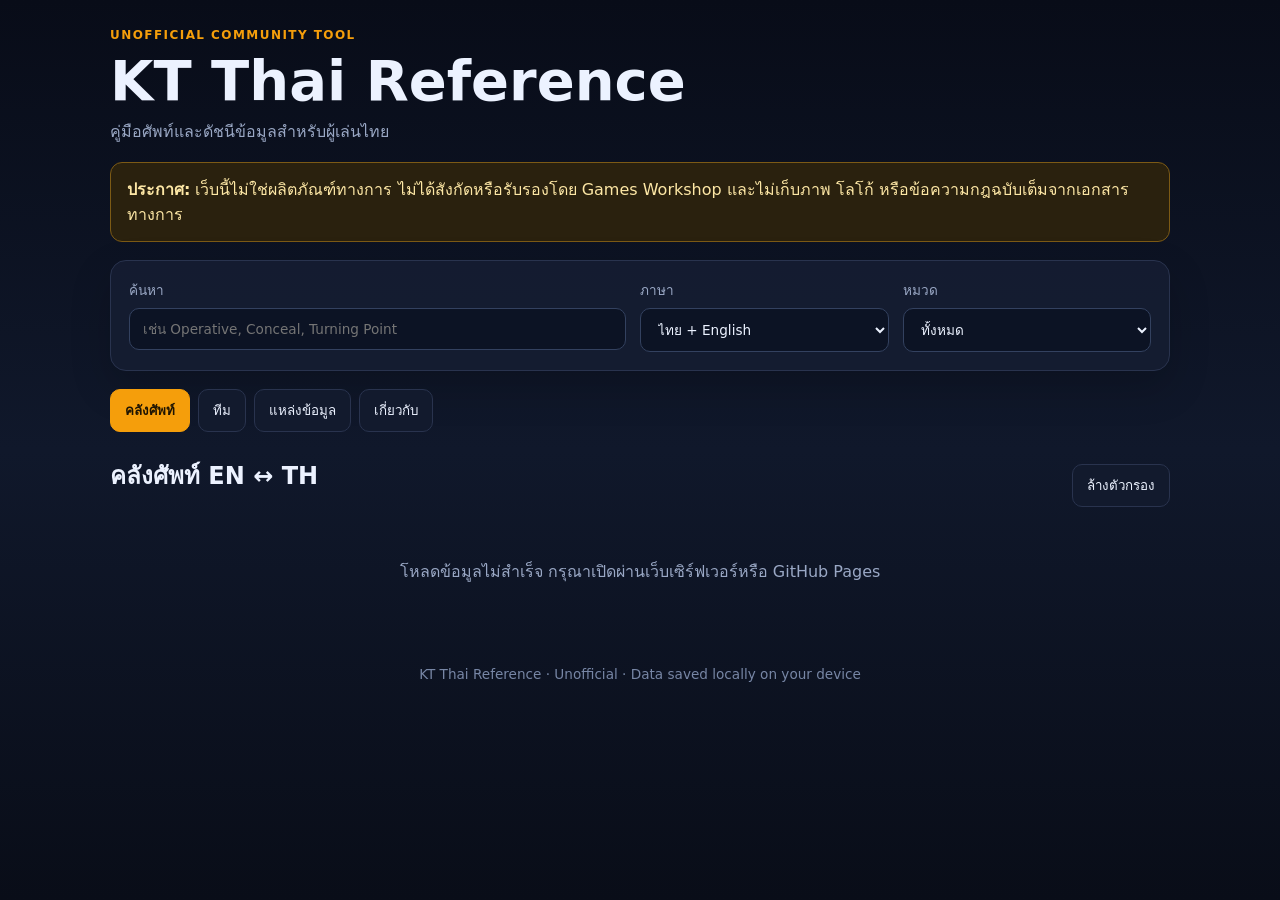
==== index.html @ 2dba0c4f "Add files via upload" ====
<!doctype html>
<html lang="th">
<head>
  <meta charset="UTF-8" />
  <meta name="viewport" content="width=device-width, initial-scale=1.0" />
  <meta name="theme-color" content="#111827" />
  <meta name="description" content="Unofficial Thai reference companion for Kill Team" />
  <link rel="manifest" href="manifest.webmanifest" />
  <link rel="icon" href="assets/icon.svg" type="image/svg+xml" />
  <link rel="stylesheet" href="styles.css" />
  <title>KT Thai Reference</title>
</head>
<body>
  <header class="topbar">
    <div>
      <p class="eyebrow">UNOFFICIAL COMMUNITY TOOL</p>
      <h1>KT Thai Reference</h1>
      <p class="sub">คู่มือศัพท์และดัชนีข้อมูลสำหรับผู้เล่นไทย</p>
    </div>
    <button id="installBtn" class="ghost hidden">ติดตั้งแอป</button>
  </header>

  <main>
    <section class="notice">
      <strong>ประกาศ:</strong> เว็บนี้ไม่ใช่ผลิตภัณฑ์ทางการ ไม่ได้สังกัดหรือรับรองโดย Games Workshop และไม่เก็บภาพ โลโก้ หรือข้อความกฎฉบับเต็มจากเอกสารทางการ
    </section>

    <section class="controls card">
      <label class="search">
        <span>ค้นหา</span>
        <input id="searchInput" type="search" placeholder="เช่น Operative, Conceal, Turning Point" autocomplete="off" />
      </label>
      <label>
        <span>ภาษา</span>
        <select id="languageMode">
          <option value="both">ไทย + English</option>
          <option value="th">ไทย</option>
          <option value="en">English</option>
        </select>
      </label>
      <label>
        <span>หมวด</span>
        <select id="categoryFilter"><option value="all">ทั้งหมด</option></select>
      </label>
    </section>

    <nav class="tabs" aria-label="ส่วนหลัก">
      <button class="tab active" data-tab="glossary">คลังศัพท์</button>
      <button class="tab" data-tab="teams">ทีม</button>
      <button class="tab" data-tab="sources">แหล่งข้อมูล</button>
      <button class="tab" data-tab="about">เกี่ยวกับ</button>
    </nav>

    <section id="glossary" class="panel active">
      <div class="section-head"><div><h2>คลังศัพท์ EN ↔ TH</h2><p id="resultCount"></p></div><button id="resetBtn" class="ghost">ล้างตัวกรอง</button></div>
      <div id="glossaryGrid" class="grid"></div>
    </section>

    <section id="teams" class="panel">
      <div class="section-head"><div><h2>ดัชนี Kill Teams</h2><p>เปิดเอกสารจากเว็บไซต์ทางการ และบันทึกทีมโปรดในเครื่อง</p></div></div>
      <div id="teamGrid" class="grid"></div>
    </section>

    <section id="sources" class="panel">
      <div class="section-head"><div><h2>แหล่งข้อมูลทางการ</h2><p>ใช้ลิงก์เหล่านี้เพื่อตรวจสอบเวอร์ชันล่าสุด</p></div></div>
      <div id="sourceGrid" class="grid"></div>
    </section>

    <section id="about" class="panel">
      <article class="card prose">
        <h2>ขอบเขตโครงการ</h2>
        <p>เวอร์ชันนี้เป็นเว็บแอปแบบ Static/PWA ใช้งานบน GitHub Pages ได้ทันที รองรับมือถือ การค้นหา การบันทึกทีมโปรด และการทำงานออฟไลน์หลังเปิดครั้งแรก</p>
        <h3>เพิ่มข้อมูลของคุณ</h3>
        <ol>
          <li>แก้ไข <code>data/glossary.json</code> เพื่อเพิ่มคำศัพท์</li>
          <li>แก้ไข <code>data/teams.json</code> เพื่อเพิ่มดัชนีทีมและลิงก์ทางการ</li>
          <li>อย่าเพิ่มข้อความกฎฉบับเต็ม ภาพ หรือโลโก้ทางการโดยไม่มีสิทธิ์</li>
        </ol>
        <h3>สถานะข้อมูล</h3>
        <p>คำแปลในโปรเจกต์นี้เป็นคำแปลชุมชนและควรเทียบกับเอกสารภาษาอังกฤษล่าสุดก่อนเล่นการแข่งขัน</p>
      </article>
    </section>
  </main>

  <footer>KT Thai Reference · Unofficial · Data saved locally on your device</footer>
  <script src="app.js" defer></script>
</body>
</html>
---- styles.css ----
:root{--bg:#0b1020;--card:#151d31;--line:#29334e;--text:#ecf2ff;--muted:#9aa8c5;--accent:#f59e0b;--accent2:#38bdf8;--ok:#22c55e}*{box-sizing:border-box}body{margin:0;font-family:system-ui,-apple-system,"Segoe UI",Tahoma,sans-serif;background:linear-gradient(180deg,#080c18,#10182b 50%,#090d18);color:var(--text);min-height:100vh}.topbar,main,footer{max-width:1100px;margin:auto}.topbar{padding:28px 20px 18px;display:flex;justify-content:space-between;gap:20px;align-items:center}h1{margin:0;font-size:clamp(2rem,6vw,3.5rem)}h2,h3,p{margin-top:0}.eyebrow{color:var(--accent);font-size:.75rem;letter-spacing:.12em;font-weight:800;margin-bottom:6px}.sub,.section-head p{color:var(--muted);margin:6px 0 0}.notice{margin:0 20px 18px;padding:14px 16px;border:1px solid #7c5a15;background:#2a210e;border-radius:12px;color:#fde7a5}.card{background:rgba(21,29,49,.92);border:1px solid var(--line);border-radius:16px;padding:18px;box-shadow:0 16px 40px rgba(0,0,0,.18)}.controls{margin:0 20px 18px;display:grid;grid-template-columns:2fr 1fr 1fr;gap:14px}.controls label{display:flex;flex-direction:column;gap:7px;color:var(--muted);font-size:.85rem}input,select{width:100%;padding:12px 13px;background:#0c1324;border:1px solid #33415f;color:var(--text);border-radius:10px;font:inherit}.tabs{display:flex;gap:8px;padding:0 20px 18px;overflow:auto}.tab,.ghost{border:1px solid var(--line);background:#121a2d;color:var(--text);padding:10px 14px;border-radius:10px;cursor:pointer;white-space:nowrap}.tab.active{background:var(--accent);color:#1d1403;border-color:var(--accent);font-weight:800}.panel{display:none;padding:0 20px 28px}.panel.active{display:block}.section-head{display:flex;justify-content:space-between;gap:14px;align-items:center;margin:6px 0 14px}.grid{display:grid;grid-template-columns:repeat(auto-fit,minmax(265px,1fr));gap:14px}.term-card h3,.team-card h3{margin-bottom:4px}.thai{color:#fff;font-size:1.05rem}.english{color:var(--accent2);font-weight:700}.meta{display:flex;gap:8px;flex-wrap:wrap;margin:12px 0}.chip{font-size:.72rem;border:1px solid #364361;border-radius:999px;padding:4px 8px;color:#b9c6df}.desc{color:#c9d3e7;line-height:1.55}.actions{display:flex;gap:8px;margin-top:14px;align-items:center}.linkbtn{display:inline-block;text-decoration:none;background:var(--accent);color:#1e1606;padding:9px 12px;border-radius:9px;font-weight:800}.fav{background:transparent;border:1px solid #44516e;color:#b8c5df;padding:8px 10px;border-radius:9px;cursor:pointer}.fav.active{color:#facc15;border-color:#a97907}.prose{line-height:1.65}.prose code{background:#09101f;padding:2px 6px;border-radius:5px;color:#93c5fd}.empty{text-align:center;color:var(--muted);padding:30px}.hidden{display:none!important}footer{padding:24px 20px 40px;color:#7786a5;text-align:center;font-size:.85rem}@media(max-width:700px){.controls{grid-template-columns:1fr}.topbar{align-items:flex-start}.section-head{align-items:flex-start}.grid{grid-template-columns:1fr}}
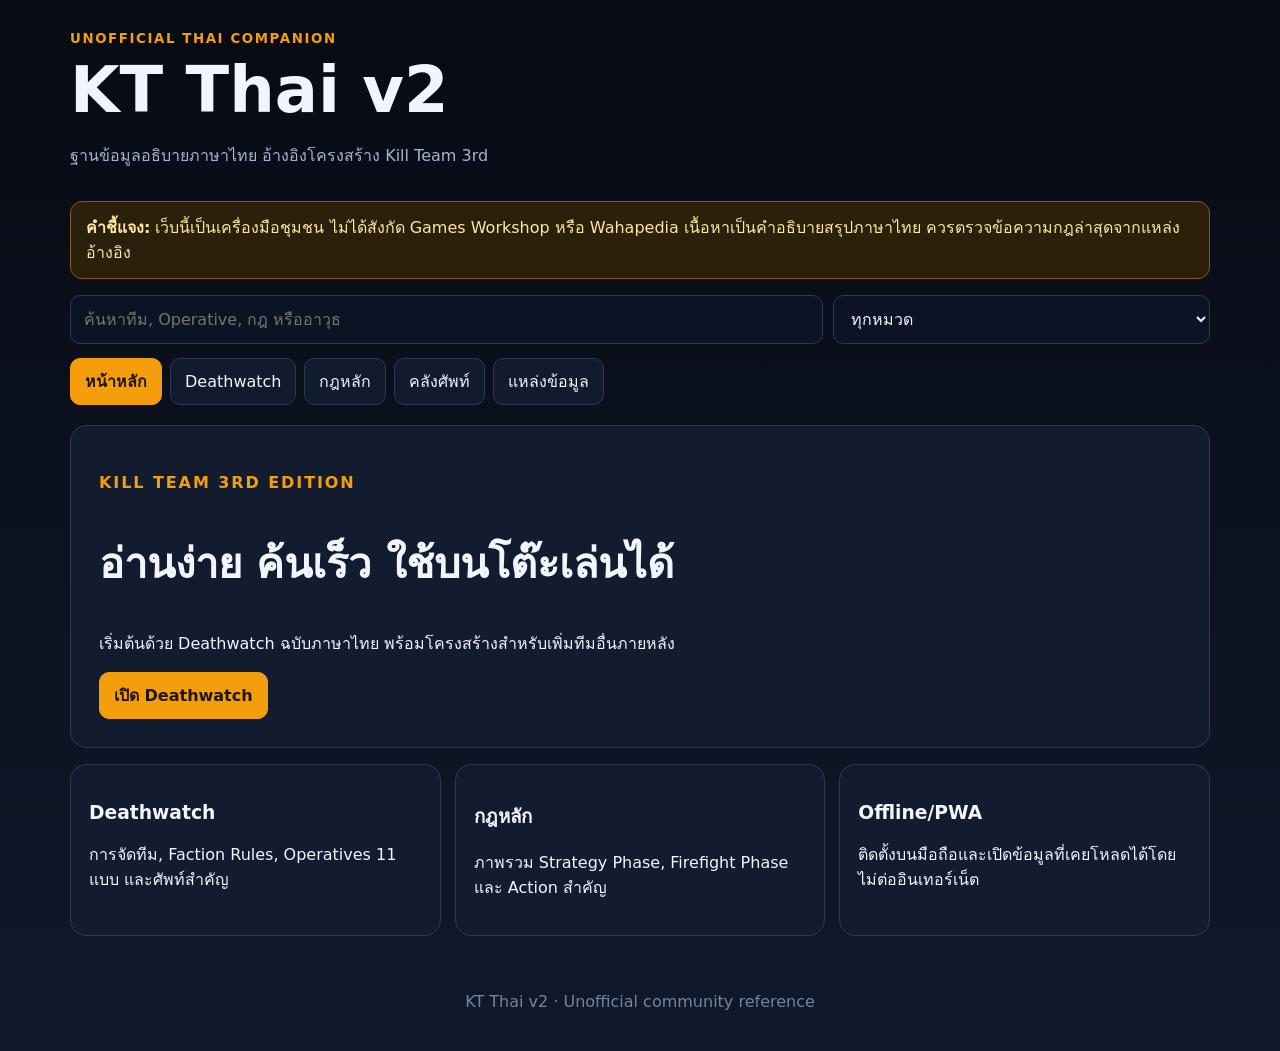
==== commit 614e95a1: "Add files via upload new app ki" ====
--- a/index.html
+++ b/index.html
@@ -1,88 +1,11 @@
-<!doctype html>
-<html lang="th">
-<head>
-  <meta charset="UTF-8" />
-  <meta name="viewport" content="width=device-width, initial-scale=1.0" />
-  <meta name="theme-color" content="#111827" />
-  <meta name="description" content="Unofficial Thai reference companion for Kill Team" />
-  <link rel="manifest" href="manifest.webmanifest" />
-  <link rel="icon" href="assets/icon.svg" type="image/svg+xml" />
-  <link rel="stylesheet" href="styles.css" />
-  <title>KT Thai Reference</title>
-</head>
-<body>
-  <header class="topbar">
-    <div>
-      <p class="eyebrow">UNOFFICIAL COMMUNITY TOOL</p>
-      <h1>KT Thai Reference</h1>
-      <p class="sub">คู่มือศัพท์และดัชนีข้อมูลสำหรับผู้เล่นไทย</p>
-    </div>
-    <button id="installBtn" class="ghost hidden">ติดตั้งแอป</button>
-  </header>
-
-  <main>
-    <section class="notice">
-      <strong>ประกาศ:</strong> เว็บนี้ไม่ใช่ผลิตภัณฑ์ทางการ ไม่ได้สังกัดหรือรับรองโดย Games Workshop และไม่เก็บภาพ โลโก้ หรือข้อความกฎฉบับเต็มจากเอกสารทางการ
-    </section>
-
-    <section class="controls card">
-      <label class="search">
-        <span>ค้นหา</span>
-        <input id="searchInput" type="search" placeholder="เช่น Operative, Conceal, Turning Point" autocomplete="off" />
-      </label>
-      <label>
-        <span>ภาษา</span>
-        <select id="languageMode">
-          <option value="both">ไทย + English</option>
-          <option value="th">ไทย</option>
-          <option value="en">English</option>
-        </select>
-      </label>
-      <label>
-        <span>หมวด</span>
-        <select id="categoryFilter"><option value="all">ทั้งหมด</option></select>
-      </label>
-    </section>
-
-    <nav class="tabs" aria-label="ส่วนหลัก">
-      <button class="tab active" data-tab="glossary">คลังศัพท์</button>
-      <button class="tab" data-tab="teams">ทีม</button>
-      <button class="tab" data-tab="sources">แหล่งข้อมูล</button>
-      <button class="tab" data-tab="about">เกี่ยวกับ</button>
-    </nav>
-
-    <section id="glossary" class="panel active">
-      <div class="section-head"><div><h2>คลังศัพท์ EN ↔ TH</h2><p id="resultCount"></p></div><button id="resetBtn" class="ghost">ล้างตัวกรอง</button></div>
-      <div id="glossaryGrid" class="grid"></div>
-    </section>
-
-    <section id="teams" class="panel">
-      <div class="section-head"><div><h2>ดัชนี Kill Teams</h2><p>เปิดเอกสารจากเว็บไซต์ทางการ และบันทึกทีมโปรดในเครื่อง</p></div></div>
-      <div id="teamGrid" class="grid"></div>
-    </section>
-
-    <section id="sources" class="panel">
-      <div class="section-head"><div><h2>แหล่งข้อมูลทางการ</h2><p>ใช้ลิงก์เหล่านี้เพื่อตรวจสอบเวอร์ชันล่าสุด</p></div></div>
-      <div id="sourceGrid" class="grid"></div>
-    </section>
-
-    <section id="about" class="panel">
-      <article class="card prose">
-        <h2>ขอบเขตโครงการ</h2>
-        <p>เวอร์ชันนี้เป็นเว็บแอปแบบ Static/PWA ใช้งานบน GitHub Pages ได้ทันที รองรับมือถือ การค้นหา การบันทึกทีมโปรด และการทำงานออฟไลน์หลังเปิดครั้งแรก</p>
-        <h3>เพิ่มข้อมูลของคุณ</h3>
-        <ol>
-          <li>แก้ไข <code>data/glossary.json</code> เพื่อเพิ่มคำศัพท์</li>
-          <li>แก้ไข <code>data/teams.json</code> เพื่อเพิ่มดัชนีทีมและลิงก์ทางการ</li>
-          <li>อย่าเพิ่มข้อความกฎฉบับเต็ม ภาพ หรือโลโก้ทางการโดยไม่มีสิทธิ์</li>
-        </ol>
-        <h3>สถานะข้อมูล</h3>
-        <p>คำแปลในโปรเจกต์นี้เป็นคำแปลชุมชนและควรเทียบกับเอกสารภาษาอังกฤษล่าสุดก่อนเล่นการแข่งขัน</p>
-      </article>
-    </section>
-  </main>
-
-  <footer>KT Thai Reference · Unofficial · Data saved locally on your device</footer>
-  <script src="app.js" defer></script>
-</body>
-</html>
+<!doctype html><html lang="th"><head><meta charset="utf-8"><meta name="viewport" content="width=device-width,initial-scale=1"><meta name="theme-color" content="#090d18"><title>KT Thai v2</title><link rel="manifest" href="manifest.webmanifest"><link rel="stylesheet" href="app.css"></head><body>
+<header><div><small>UNOFFICIAL THAI COMPANION</small><h1>KT Thai v2</h1><p>ฐานข้อมูลอธิบายภาษาไทย อ้างอิงโครงสร้าง Kill Team 3rd</p></div><button id="install" hidden>ติดตั้ง</button></header>
+<main><section class="notice"><b>คำชี้แจง:</b> เว็บนี้เป็นเครื่องมือชุมชน ไม่ได้สังกัด Games Workshop หรือ Wahapedia เนื้อหาเป็นคำอธิบายสรุปภาษาไทย ควรตรวจข้อความกฎล่าสุดจากแหล่งอ้างอิง</section>
+<section class="toolbar"><input id="search" type="search" placeholder="ค้นหาทีม, Operative, กฎ หรืออาวุธ"><select id="section"><option value="all">ทุกหมวด</option><option value="team">Deathwatch</option><option value="core">กฎหลัก</option><option value="glossary">คลังศัพท์</option></select></section>
+<nav><button class="active" data-view="home">หน้าหลัก</button><button data-view="deathwatch">Deathwatch</button><button data-view="core">กฎหลัก</button><button data-view="glossary">คลังศัพท์</button><button data-view="sources">แหล่งข้อมูล</button></nav>
+<section id="home" class="view active"><div class="hero card"><p class="kicker">KILL TEAM 3RD EDITION</p><h2>อ่านง่าย ค้นเร็ว ใช้บนโต๊ะเล่นได้</h2><p>เริ่มต้นด้วย Deathwatch ฉบับภาษาไทย พร้อมโครงสร้างสำหรับเพิ่มทีมอื่นภายหลัง</p><button class="primary jump" data-target="deathwatch">เปิด Deathwatch</button></div><div class="grid"><article class="card"><h3>Deathwatch</h3><p>การจัดทีม, Faction Rules, Operatives 11 แบบ และศัพท์สำคัญ</p></article><article class="card"><h3>กฎหลัก</h3><p>ภาพรวม Strategy Phase, Firefight Phase และ Action สำคัญ</p></article><article class="card"><h3>Offline/PWA</h3><p>ติดตั้งบนมือถือและเปิดข้อมูลที่เคยโหลดได้โดยไม่ต่ออินเทอร์เน็ต</p></article></div></section>
+<section id="deathwatch" class="view"><div id="team"></div></section>
+<section id="core" class="view"><div id="coreGrid" class="grid"></div></section>
+<section id="glossary" class="view"><div id="glossaryGrid" class="grid"></div></section>
+<section id="sources" class="view"><div class="grid"><article class="card"><h3>Wahapedia: Deathwatch</h3><p>ใช้เป็นแหล่งตรวจโครงสร้างหมวด รายชื่อ Operatives และลำดับการนำเสนอ</p><a href="https://wahapedia.ru/kill-team3/kill-teams/deathwatch/" target="_blank" rel="noopener">เปิดแหล่งอ้างอิง</a></article><article class="card"><h3>Wahapedia: Core Rules</h3><p>ใช้ตรวจหมวดกฎหลักและขั้นตอนการเล่น</p><a href="https://wahapedia.ru/kill-team3/the-rules/core-rules/" target="_blank" rel="noopener">เปิดแหล่งอ้างอิง</a></article><article class="card"><h3>Games Workshop Downloads</h3><p>ควรใช้ตรวจเวอร์ชันกฎทางการล่าสุดก่อนการแข่งขัน</p><a href="https://www.warhammer-community.com/en-gb/downloads/kill-team/" target="_blank" rel="noopener">เปิดเอกสารทางการ</a></article></div></section>
+</main><footer>KT Thai v2 · Unofficial community reference</footer><script src="app.js"></script></body></html>
--- a/app.css
+++ b/app.css
@@ -0,0 +1 @@
+:root{--bg:#080d18;--card:#131c30;--line:#2c3856;--text:#f1f5ff;--muted:#a8b4ce;--gold:#f59e0b;--blue:#38bdf8}*{box-sizing:border-box}body{margin:0;background:linear-gradient(180deg,#070b14,#10182b);color:var(--text);font-family:system-ui,-apple-system,"Segoe UI",Tahoma,sans-serif;min-height:100vh}header,main,footer{max-width:1180px;margin:auto}header{padding:28px 20px 16px;display:flex;justify-content:space-between;align-items:center}header small,.kicker{color:var(--gold);font-weight:800;letter-spacing:.12em}h1{font-size:clamp(2.3rem,7vw,4rem);margin:.1em 0}p{line-height:1.6}header p,.muted{color:var(--muted)}button,input,select{font:inherit}.notice{margin:0 20px 16px;padding:13px 15px;border:1px solid #815d11;background:#2a200b;border-radius:12px;color:#ffe7a3}.toolbar{margin:0 20px 14px;display:grid;grid-template-columns:2fr 1fr;gap:10px}.toolbar input,.toolbar select{padding:13px;background:#0b1325;color:var(--text);border:1px solid var(--line);border-radius:10px}nav{padding:0 20px 20px;display:flex;gap:8px;overflow:auto}nav button,#install,.primary{border:1px solid var(--line);background:#121a2d;color:var(--text);padding:10px 14px;border-radius:10px;cursor:pointer;white-space:nowrap}nav button.active,.primary{background:var(--gold);color:#201506;border-color:var(--gold);font-weight:800}.view{display:none;padding:0 20px 30px}.view.active{display:block}.card{background:rgba(19,28,48,.95);border:1px solid var(--line);border-radius:16px;padding:18px}.hero{padding:28px;margin-bottom:16px}.hero h2{font-size:clamp(1.6rem,4vw,2.6rem)}.grid{display:grid;grid-template-columns:repeat(auto-fit,minmax(270px,1fr));gap:14px}.team-head{display:flex;justify-content:space-between;gap:15px;align-items:flex-start;margin-bottom:14px}.pill,.tag{display:inline-block;border:1px solid #41506f;color:#c7d4ec;border-radius:999px;padding:4px 9px;font-size:.76rem;margin:2px}.tabs{display:flex;gap:7px;flex-wrap:wrap;margin:12px 0 18px}.tabs button{background:#0d1528;color:var(--text);border:1px solid var(--line);border-radius:9px;padding:9px 11px;cursor:pointer}.tabs button.active{background:var(--blue);color:#031521}.subpanel{display:none}.subpanel.active{display:block}.stats{display:grid;grid-template-columns:repeat(4,1fr);gap:7px;margin:12px 0}.stat{background:#0a1222;text-align:center;padding:9px;border-radius:9px;border:1px solid #2c3a59}.stat b{display:block;color:var(--gold);font-size:1.2rem}.weapon{border-top:1px solid var(--line);padding-top:10px;margin-top:10px}a{color:var(--blue)}footer{text-align:center;color:#7583a1;padding:26px 20px 40px}.empty{color:var(--muted);padding:30px;text-align:center}@media(max-width:650px){.toolbar{grid-template-columns:1fr}.team-head{display:block}.stats{grid-template-columns:repeat(2,1fr)}}
